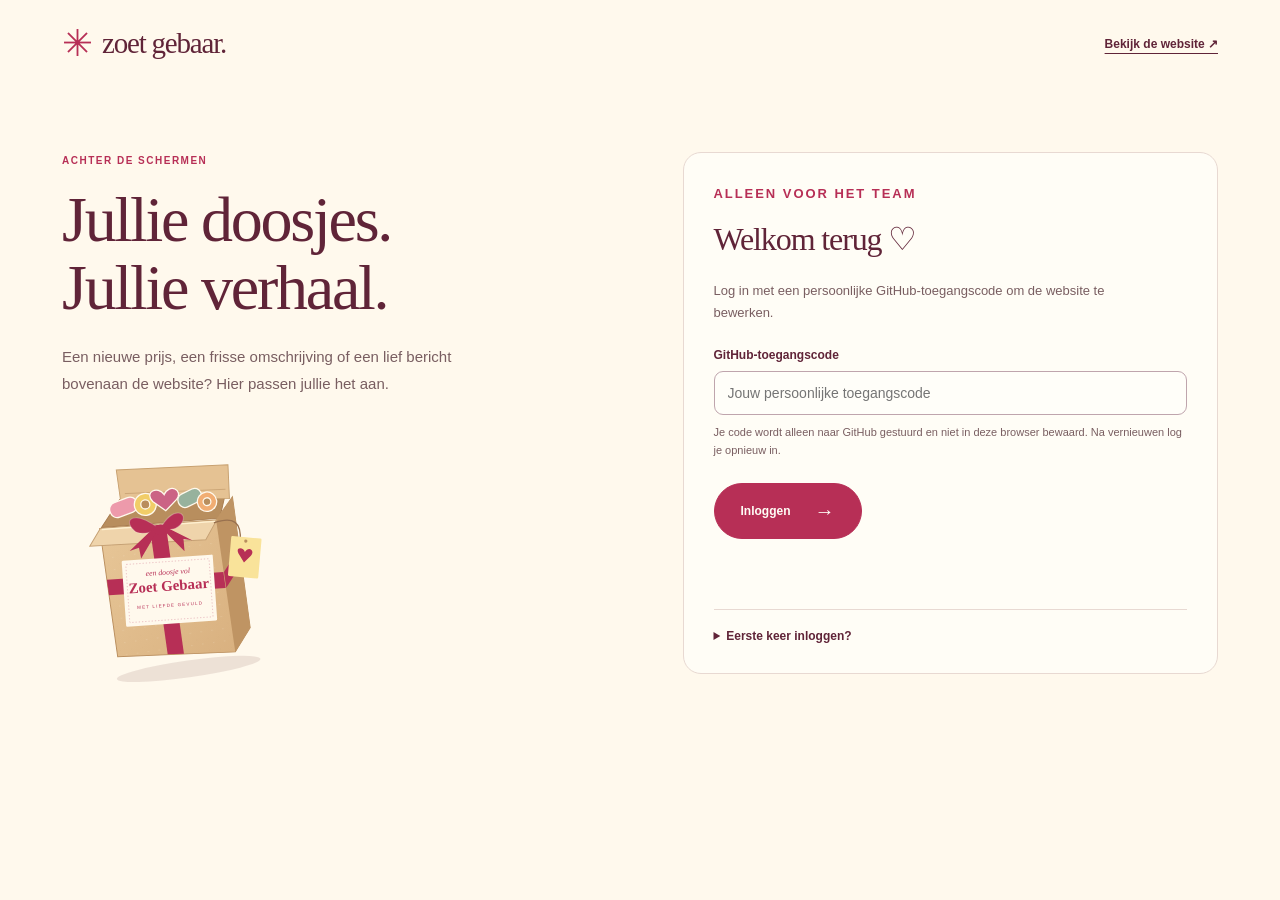
==== admin.html @ 7e4d8d65 "Add GitHub-backed team admin and unlisted order preview" ====
<!doctype html>
<html lang="nl">
<head>
  <meta charset="utf-8">
  <meta name="viewport" content="width=device-width, initial-scale=1">
  <meta name="robots" content="noindex, nofollow">
  <meta name="referrer" content="no-referrer">
  <meta http-equiv="Content-Security-Policy" content="default-src 'self'; script-src 'self'; connect-src 'self' https://api.github.com; style-src 'self' https://fonts.googleapis.com; font-src https://fonts.gstatic.com; img-src 'self'; object-src 'none'; base-uri 'self'; form-action 'none'">
  <title>Beheer — Zoet Gebaar</title>
  <link rel="icon" href="favicon.svg" type="image/svg+xml">
  <link rel="stylesheet" href="styles.css">
  <link rel="stylesheet" href="workspace.css">
</head>
<body class="workspace">
  <header class="nav wrap">
    <a class="brand" href="index.html"><span class="brand-flower" aria-hidden="true">✳</span><span class="brand-name">zoet gebaar.</span></a>
    <a class="text-link" href="index.html">Bekijk de website ↗</a>
  </header>
  <main class="wrap workspace-main">
    <section id="login-panel" class="login-layout">
      <div><p class="eyebrow">ACHTER DE SCHERMEN</p><h1>Jullie doosjes.<br>Jullie verhaal.</h1><p>Een nieuwe prijs, een frisse omschrijving of een lief bericht bovenaan de website? Hier passen jullie het aan.</p><img src="assets/box-berry.svg" width="220" height="285" alt="Kartonnen snoepdoosje"></div>
      <div class="workspace-panel">
        <p class="eyebrow">ALLEEN VOOR HET TEAM</p><h2>Welkom terug ♡</h2>
        <p>Log in met een persoonlijke GitHub-toegangscode om de website te bewerken.</p>
        <form id="login-form">
          <label for="access-code">GitHub-toegangscode</label>
          <input id="access-code" type="password" autocomplete="off" required spellcheck="false" placeholder="Jouw persoonlijke toegangscode" aria-describedby="login-help">
          <p class="field-hint" id="login-help">Je code wordt alleen naar GitHub gestuurd en niet in deze browser bewaard. Na vernieuwen log je opnieuw in.</p>
          <button class="cta" type="submit">Inloggen <span aria-hidden="true">→</span></button>
        </form>
        <p id="login-status" role="status" class="form-status"></p>
        <details><summary>Eerste keer inloggen?</summary><p>Gebruik een GitHub-account met schrijftoegang tot <strong>zoetgebaar/website</strong>. Maak bij GitHub een <em>fine-grained personal access token</em> voor alleen deze repository, met <strong>Contents: Read and write</strong>. Plak de code hierboven.</p><a href="https://github.com/settings/personal-access-tokens/new" target="_blank" rel="noopener noreferrer">Toegangscode aanmaken bij GitHub ↗</a></details>
      </div>
    </section>
    <section id="editor-panel" hidden>
      <div class="editor-heading"><div><p class="eyebrow">JULLIE ZOETE WERKPLEK</p><h1>Hallo, <span id="admin-name">team</span>.</h1><p>Pas iets aan, kijk het na en publiceer het op de website.</p></div><button id="logout" class="btn-ghost" type="button">Uitloggen</button></div>
      <form id="editor-form">
        <div class="workspace-panel"><p class="eyebrow">01 / DE WEBSITE</p><h2>Een persoonlijk woordje</h2>
          <label for="announcement">Bericht bovenaan <span>max. 180 tekens</span></label><input id="announcement" maxlength="180" required>
          <label for="intro">Intro op de homepage</label><textarea id="intro" maxlength="500" rows="4" required></textarea>
          <label for="shop-note">Bericht bij de collectie</label><textarea id="shop-note" maxlength="600" rows="3" required></textarea>
        </div>
        <div class="section-head editor-section"><p class="eyebrow">02 / DE COLLECTIE</p><h2>De snoepdoosjes</h2><p>Een lege prijs verschijnt als ‘Prijs volgt’. Niet-beschikbare doosjes blijven zichtbaar, maar zijn niet te kiezen op de bestelpagina.</p></div>
        <div id="product-editors" class="editor-products"></div>
        <div class="publish-bar"><div><strong id="dirty-status">Geen wijzigingen</strong><p>Publiceren slaat jullie wijzigingen op in GitHub. De website werkt daarna automatisch bij.</p></div><button id="publish" class="cta" type="submit" disabled>Publiceren <span aria-hidden="true">↗</span></button></div>
        <p id="save-status" class="form-status" role="status" tabindex="-1"></p>
        <button id="reload-content" class="btn-ghost" type="button" hidden>Nieuwste versie laden (eigen wijzigingen vervallen)</button>
      </form>
    </section>
  </main>
  <script src="content.js"></script><script src="admin.js"></script>
</body>
</html>
---- styles.css ----
@import url('https://fonts.googleapis.com/css2?family=DM+Sans:wght@400;500;600;700&family=DM+Serif+Display:ital@0;1&display=swap');

:root{--page-bg:#fff9ed;--paper:#fffdf6;--ink:#602438;--ink-text:#602438;--ink-soft:#795e61;--berry:#b72f56;--berry-deep:#8c2041;--gold:#efca67;--sage:#527463;--pink:#f6d7df;--line:#e8d9d2;--on-ink:#fff9ed;--on-ink-soft:#eed5dc;color-scheme:light}
*{box-sizing:border-box}html{scroll-behavior:smooth;scroll-padding-top:24px}body{margin:0;background:var(--page-bg);color:var(--ink);font-family:'DM Sans',sans-serif;font-size:15px;-webkit-font-smoothing:antialiased}button,a{-webkit-tap-highlight-color:transparent}button,input{font:inherit}button{cursor:pointer}a{color:inherit}img{max-width:100%;display:block}h1,h2,h3,p{margin:0}h1,h2,h3{font-family:'DM Serif Display',Georgia,serif;font-weight:400;letter-spacing:-.035em}h2{font-size:clamp(32px,3.5vw,47px);line-height:1.12}h3{font-size:25px;line-height:1.2}em{font-weight:400;color:var(--berry)}p{line-height:1.75;color:var(--ink-soft)}.wrap{max-width:1240px;padding-inline:42px;margin-inline:auto}section{padding-block:80px}.eyebrow,.kicker{font-family:'DM Sans',sans-serif;font-weight:700;font-size:10px;letter-spacing:.15em;color:var(--berry);margin-bottom:16px}.section-head{margin-bottom:32px}.section-head>p:last-child:not(.eyebrow){margin-top:16px}.split-heading{display:flex;justify-content:space-between;align-items:end;gap:24px}.split-heading .text-link{margin-bottom:5px}.cta{display:inline-flex;justify-content:center;align-items:center;gap:24px;padding:17px 26px;background:var(--berry);border:1px solid var(--berry);border-radius:100px;color:var(--paper);font-size:12px;font-weight:700;text-decoration:none;transition:background .2s,transform .2s,box-shadow .2s}.cta span{font-size:20px;line-height:1}.cta:hover{background:var(--berry-deep);border-color:var(--berry-deep);transform:translateY(-2px);box-shadow:0 5px 0 #60243812}.text-link{display:inline-flex;align-items:center;gap:16px;font-size:12px;font-weight:700;text-underline-offset:5px;text-decoration-thickness:1px}.text-link span{font-size:21px}.text-link:hover{color:var(--berry)}.btn-ghost{display:inline-flex;align-items:center;justify-content:center;background:transparent;border:1px solid var(--line);border-radius:24px;padding:12px 18px;color:var(--ink);font-size:13px;font-weight:600;text-decoration:none}.btn-ghost:hover{border-color:var(--berry)}:focus-visible{outline:3px solid var(--berry);outline-offset:5px}.skip-link{position:absolute;left:20px;top:-100px;padding:15px;background:var(--paper);z-index:100}.skip-link:focus{top:10px}.sr-only{position:absolute;width:1px;height:1px;overflow:hidden;clip-path:inset(50%);white-space:nowrap}
/* A compact shop sign above a spacious, simple navigation. */
.announcement{background:var(--berry);color:#fff9ed;text-align:center;padding:9px 20px;font-size:10px;letter-spacing:.04em}.announcement span{display:inline-block;margin:0 18px;color:#f8d878}.nav{display:flex;align-items:center;justify-content:space-between;gap:24px;padding-block:25px;position:relative;z-index:20}.brand{display:inline-flex;align-items:center;gap:9px;text-decoration:none;white-space:nowrap}.brand-flower{font-size:37px;color:var(--berry);line-height:1}.brand-name{font-family:'DM Serif Display',Georgia,serif;font-size:29px;letter-spacing:-1.2px}.brand-dot{color:var(--berry)}.links{display:flex;gap:29px}.links a{font-size:12px;font-weight:500;text-decoration:none;padding:8px 0;position:relative}.links a::after{content:'';position:absolute;bottom:0;left:0;width:0;height:2px;background:var(--berry);transition:width .2s}.links a:hover::after,.links a[aria-current]::after{width:100%}.nav-cta{padding:12px 20px;gap:22px}.menu-toggle{display:none;width:44px;height:44px;background:transparent;border:1px solid var(--line);border-radius:50%;align-items:center;justify-content:center;flex-direction:column;gap:6px}.menu-toggle span{height:2px;width:17px;background:var(--ink);transition:transform .2s}.menu-toggle[aria-expanded=true] span:first-child{transform:translateY(4px) rotate(45deg)}.menu-toggle[aria-expanded=true] span:last-child{transform:translateY(-4px) rotate(-45deg)}
/* The boxes are local vector artwork, so they stay sharp and load without a photo service. */
.hero{display:grid;grid-template-columns:1fr 1fr;align-items:center;min-height:595px;padding-block:28px 62px;gap:18px}.hero-copy{padding-bottom:10px}.hero .eyebrow{display:flex;align-items:center;gap:8px;font-size:9px;margin-bottom:23px}.eyebrow>span:empty{width:6px;height:6px;background:var(--berry);border-radius:50%}.hero h1{font-size:clamp(60px,6.7vw,88px);line-height:1.02;letter-spacing:-.048em}.hero h1 em{display:inline-block;position:relative}.hero h1 em::after{content:'';position:absolute;bottom:-8px;left:2px;width:96%;height:9px;border-top:2px solid var(--berry);border-radius:50%;transform:rotate(-2deg);opacity:.65}.lede{font-size:14px;max-width:410px;margin-top:29px;line-height:1.85}.hero-ctas{display:flex;align-items:center;gap:25px;margin-top:27px;flex-wrap:wrap}.hero-note{display:flex;align-items:center;gap:9px;font-size:10px;color:var(--ink-soft);margin-top:30px}.little-heart{font-size:25px;color:var(--berry)}.hero-art{height:493px;position:relative;isolation:isolate}.art-orbit{position:absolute;width:440px;height:440px;max-width:95%;border-radius:50%;background:#f4d4dc;left:50%;top:22px;transform:translateX(-50%)}.art-orbit::after{content:'';position:absolute;inset:-14px;border:1px solid #edc6ce;border-radius:50%}.hero-box{position:absolute;filter:drop-shadow(7px 15px 6px #823c3610)}.box-back{height:363px;width:auto;right:7px;top:77px;transform:rotate(12deg)}.box-front{height:425px;width:auto;left:0;top:56px;transform:rotate(-11deg)}.art-spark{position:absolute;z-index:2;color:var(--berry)}.spark-one{font-size:56px;left:18px;top:32px;transform:rotate(12deg)}.spark-two{font-size:45px;right:-3px;bottom:73px}.round-sticker{position:absolute;z-index:3;right:9px;top:5px;background:#f4d676;color:var(--ink);width:115px;height:115px;border-radius:50%;display:flex;flex-direction:column;align-items:center;justify-content:center;font-size:9px;line-height:1.4;transform:rotate(14deg);box-shadow:0 0 0 5px var(--page-bg)}.round-sticker strong{font-family:'DM Serif Display',Georgia,serif;font-size:23px;font-weight:400;line-height:1.04;text-align:center}.round-sticker>span{margin-top:5px}.handwritten{position:absolute;bottom:-9px;left:66px;font-family:'DM Serif Display',Georgia,serif;font-style:italic;font-size:17px;transform:rotate(-5deg)}.handwritten svg{width:80px;height:40px;position:absolute;left:100%;bottom:9px}.joy-strip{background:#f6dce1;border-block:1px solid #edc4ce;overflow:hidden}.joy-strip>div{max-width:1240px;margin:auto;min-height:62px;display:flex;align-items:center;justify-content:space-around;gap:24px;padding:14px 30px;font-size:10px;font-weight:700;letter-spacing:.1em;white-space:nowrap}.joy-strip span{font-size:28px;color:var(--berry);font-weight:400}
.product-grid,.tag-grid{display:grid;grid-template-columns:repeat(4,minmax(0,1fr));gap:21px}.product-preview{text-decoration:none;min-width:0}.product-image{height:278px;position:relative;overflow:hidden;border-radius:120px 120px 8px 8px;display:flex;align-items:center;justify-content:center;background:#f4dce1}.tone-1{background:#e6eadb}.tone-2{background:#f7e8bd}.tone-3{background:#ebdfec}.product-image img{height:223px;width:auto;max-width:100%;margin-top:24px;transition:transform .35s}.product-image img.large-box{height:245px}.product-preview:hover img{transform:translateY(-7px) rotate(-5deg)}.product-label{position:absolute;top:24px;left:50%;transform:translateX(-50%);font-size:9px;white-space:nowrap;z-index:1;font-weight:600;background:#fff9edb3;padding:5px 11px;border-radius:20px}.product-arrow{position:absolute;right:13px;bottom:13px;background:var(--paper);height:33px;width:33px;display:grid;place-items:center;border-radius:50%;font-size:21px;transition:background .2s,color .2s}.product-preview:hover .product-arrow{background:var(--berry);color:white}.product-caption{padding:17px 0 0}.product-caption h3{font-size:21px;letter-spacing:-.03em}.product-caption p{font-size:10px;margin-top:5px}.collection-note{text-align:center;font-size:11px;margin-top:29px}.giving-section{background:#f6e7c5;position:relative}.giving-grid{display:grid;grid-template-columns:1fr 1fr;align-items:center;gap:100px;padding-block:2px}.giving-grid h2{font-size:53px}.giving-grid p:not(.eyebrow){font-size:14px;max-width:380px;margin:22px 0}.giving-grid .text-link{margin-top:5px}.gift-note{background:#fff9ed;max-width:330px;width:100%;margin:auto;text-align:center;padding:33px 25px 29px;transform:rotate(6deg);position:relative;box-shadow:7px 11px 0 #9c725514}.gift-note .tape{position:absolute;width:98px;height:29px;top:-13px;left:calc(50% - 49px);transform:rotate(-8deg);background:#cb8a8c80}.gift-note .note-flower{font-size:47px;color:var(--berry)}.gift-note p:not(.eyebrow){font-family:'DM Serif Display',Georgia,serif;font-size:42px;line-height:1.08;color:var(--ink);margin:12px auto 25px}.gift-note>span:last-child{font-size:9px;letter-spacing:.06em}.season-strip{display:grid;grid-template-columns:repeat(3,1fr);gap:20px}.season-card{position:relative;padding:30px;overflow:hidden;background:#e2e8d9;border-radius:5px;min-height:239px}.season-card:nth-child(2){background:#f5dce2}.season-card:nth-child(3){background:#f5e9ba}.season-card h3{font-size:29px;margin-bottom:11px}.season-card p:not(.eyebrow){font-size:12px;max-width:235px}.season-symbol{font-family:Georgia,serif;font-size:51px;color:var(--sage);line-height:1;margin-bottom:22px}.valentine .season-symbol{color:var(--berry)}.easter .season-symbol{color:#a7832d}.season-card .eyebrow{font-size:9px;margin-bottom:9px}.ribbon-tab{font-size:10px;font-weight:700;letter-spacing:.05em;margin-bottom:32px}.season-body h3{margin-bottom:12px}.story-section{background:#f3d9df}.story-grid{display:grid;grid-template-columns:1fr 1fr;gap:80px;align-items:center}.story-grid p:not(.eyebrow){font-size:13px;max-width:430px;margin:24px 0}.story-grid .cta{margin-top:4px}.team-art{height:320px;position:relative}.team-token{position:absolute;border-radius:110px 110px 12px 12px;background:var(--page-bg);width:155px;height:203px;display:flex;align-items:center;justify-content:center;flex-direction:column;font-family:'DM Serif Display',Georgia,serif;font-size:26px;border:1px solid #6024381a;box-shadow:5px 7px 0 #60243808}.team-token>span{font-size:67px;line-height:1.1}.token-one{left:2%;top:9px;transform:rotate(-13deg);background:#f8e5aa}.token-two{right:1%;top:5px;transform:rotate(12deg);background:#e6ebd9}.token-three{left:calc(50% - 77px);bottom:0;transform:rotate(-4deg);background:#fff9ed}.final-cta{text-align:center;padding-block:66px 77px}.final-cta>span{display:inline-block;font-size:46px;color:var(--berry);margin-bottom:10px}.final-cta h2{font-size:55px}.final-cta p{font-size:13px;margin:14px 0 24px}.footer{background:var(--ink);color:var(--on-ink);padding:44px 0 19px}.footer .brand-flower{color:#f2a5bc}.footer .brand-name{font-size:31px}.footer-top{display:flex;justify-content:space-between;align-items:center;gap:28px;padding-bottom:37px}.footer-top p{color:var(--on-ink-soft);font-size:11px;margin-top:9px}.footer nav{display:flex;gap:30px}.footer nav a{font-size:11px;text-decoration:none}.footer nav a:hover{text-decoration:underline;text-underline-offset:5px}.footer-bottom{display:flex;justify-content:space-between;gap:18px;font-size:9px;color:var(--on-ink-soft);position:relative;padding-top:20px}.footer-bottom::before{content:'';height:1px;background:#fff9ed28;position:absolute;top:0;left:42px;right:42px}
/* Collection and story pages share the same visual language. */
.page-hero{padding-block:53px 49px}.page-hero h1{font-size:clamp(43px,5.6vw,72px);line-height:1.05}.page-hero p:not(.kicker){max-width:540px;font-size:14px;margin-top:22px}.shop-toolbar{display:flex;justify-content:space-between;align-items:center;gap:20px;margin-bottom:28px;flex-wrap:wrap}.filter-row{display:flex;gap:8px;flex-wrap:wrap}.filter-chip{border:1px solid var(--line);color:var(--ink);background:transparent;border-radius:30px;padding:11px 18px;font-size:11px;font-weight:600}.filter-chip[aria-pressed=true]{background:var(--berry);color:white;border-color:var(--berry)}.filter-chip:hover{border-color:var(--berry)}.product-count{font-size:11px;color:var(--ink-soft)}.tag-card{display:flex;flex-direction:column;gap:12px;min-width:0}.tag-card .product-image{margin-bottom:7px;height:267px;flex-shrink:0}.tag-card h3{font-size:27px}.tag-card .desc{font-size:12px}.p-tags,.skill-tags{display:flex;gap:6px;flex-wrap:wrap}.tag{border:1px solid var(--line);font-size:9px;padding:4px 9px;border-radius:20px;display:inline-block}.mix-vrij{color:var(--sage);border-color:#52746355}.mix-gewoon{color:var(--berry);border-color:#b72f5655}.price-line{margin-top:auto;padding-top:7px;display:flex;flex-direction:column;align-items:start;gap:14px}.price{font-size:11px;color:var(--ink-soft)}.add-btn{border:1px solid var(--ink);border-radius:25px;background:transparent;color:var(--ink);padding:11px 16px;font-size:11px;width:100%;font-weight:600;transition:background .2s,color .2s}.add-btn:hover,.add-btn[data-added=true]{background:var(--ink);color:var(--paper)}.note-box{padding:21px 25px;background:#f5eacd;border-radius:5px;font-size:12px;line-height:1.7;color:var(--ink-soft)}.step-row{display:grid;grid-template-columns:repeat(4,1fr);gap:25px}.step{border-top:1px solid var(--line);padding-top:24px}.ticket{font-size:10px;font-weight:700;display:inline-block;margin-bottom:17px;color:var(--berry)}.step h3{font-size:22px;margin-bottom:10px}.step p{font-size:12px}.founder-grid{display:grid;grid-template-columns:repeat(3,1fr);gap:24px}.founder{background:#f4e3d3;padding:30px;border-radius:8px}.founder:nth-child(2){background:#e5e9db}.founder:nth-child(3){background:#f3dce1}.founder-name{display:flex;gap:17px;align-items:center;margin-bottom:20px}.founder-role{font-size:10px;margin-top:5px;color:var(--berry)}.founder p{font-size:13px;margin-bottom:22px}.sticker{width:58px;height:58px;display:grid;place-items:center;border-radius:50%;background:var(--paper);font-family:'DM Serif Display',Georgia,serif;font-size:20px;flex-shrink:0}.sticker.berry{color:var(--berry)}.sticker.sage{color:var(--sage)}.sticker.gold{color:#947122}#verhaal>p{max-width:780px;font-size:16px}#verhaal{border-block:1px solid var(--line)}.spec-sheet{border:1px solid var(--line);border-radius:6px;overflow:hidden}.spec-row{display:grid;grid-template-columns:1fr 1fr}.spec-row+.spec-row{border-top:1px solid var(--line)}.spec-cell{padding:18px 24px;font-size:13px;line-height:1.5}.spec-cell+.spec-cell{border-left:1px solid var(--line)}.spec-head{background:var(--pink);font-weight:700}.timeline{display:grid;grid-template-columns:repeat(4,1fr);gap:25px}.timeline-item{border-top:2px solid var(--pink);padding-top:20px}.when{font-size:11px;color:var(--berry);margin-bottom:13px}.timeline h3{font-size:22px;margin-bottom:13px}.timeline p{font-size:12px}.cart-pill{position:fixed;bottom:22px;right:24px;z-index:30;border:0;background:var(--ink);color:var(--paper);display:none;align-items:center;gap:15px;border-radius:30px;padding:17px 24px;box-shadow:0 5px 20px #60243826;font-size:12px}.cart-pill.show{display:flex}.cart-pill>span:first-child{font-size:23px;line-height:1}.wishlist-dialog{border:1px solid var(--line);border-radius:15px;background:var(--paper);color:var(--ink);padding:30px;max-width:520px;width:calc(100% - 32px);max-height:85vh}.wishlist-dialog::backdrop{background:#30121e88;backdrop-filter:blur(4px)}.dialog-head{display:flex;align-items:start;gap:15px;justify-content:space-between;margin-bottom:17px}.dialog-head h2{font-size:32px}.close-dialog{background:transparent;border:0;color:var(--ink);font-size:30px;line-height:1;width:36px;height:36px}.wishlist-dialog>p{font-size:13px}.wishlist-items{margin:22px 0}.wishlist-item{display:flex;align-items:center;gap:16px;padding:15px 0;border-bottom:1px solid var(--line)}.wishlist-item img{width:55px}.wishlist-item div{flex:1}.wishlist-item strong{font-size:14px}.wishlist-item p{font-size:11px}.remove-item{border:0;background:transparent;color:var(--berry);padding:10px;font-size:11px;text-decoration:underline}.empty-list{padding:20px 0}.wishlist-dialog .clear-list{font-size:11px}body:has(dialog[open]){overflow:hidden}[hidden]{display:none!important}
@keyframes box-arrive{from{opacity:0;translate:0 18px}to{opacity:1;translate:0 0}}.hero-box{animation:box-arrive .9s ease both}.box-back{animation-delay:.13s}
@media(min-width:1400px){.hero{min-height:640px}.hero-art{height:515px}.art-orbit{width:465px;height:465px}.box-front{height:447px}.box-back{height:389px}}
@media(max-width:1050px){.wrap{padding-inline:28px}.hero h1{font-size:68px}.hero-art{height:440px}.art-orbit{height:350px;width:350px;top:45px}.box-front{height:355px;top:75px;left:-13px}.box-back{height:320px;top:76px;right:-10px}.round-sticker{width:99px;height:99px;right:0;top:18px}.handwritten{font-size:14px;left:20px;bottom:0}.spark-one{left:0;font-size:40px}.product-grid,.tag-grid{gap:15px}.product-image{height:245px}.product-image img{height:204px}.product-image img.large-box{height:220px}.product-caption h3{font-size:19px}.product-caption p span{display:none}.giving-grid,.story-grid{gap:50px}.team-token{width:130px;height:185px}.token-three{left:calc(50% - 65px)}.season-card{padding:24px}.season-card h3{font-size:25px}.footer-bottom::before{left:28px;right:28px}}
@media(max-width:760px){.wrap{padding-inline:23px}.announcement{font-size:9px;padding:8px 15px}.announcement span{margin:0 7px}.nav{padding-block:20px;gap:12px}.brand-name{font-size:25px}.brand-flower{font-size:32px}.nav-cta{margin-left:auto;font-size:10px;padding:10px 15px;gap:10px}.menu-toggle{display:flex;flex-shrink:0}.links{display:none;position:absolute;left:20px;right:20px;top:77px;border:1px solid var(--line);border-radius:12px;background:var(--paper);padding:18px;box-shadow:0 15px 25px #60243815;flex-direction:column;gap:8px}.links.open{display:flex}.links a{font-size:14px;padding:12px}.links a::after{display:none}.links a[aria-current]{color:var(--berry);background:#f6d7df55;border-radius:5px}.hero{grid-template-columns:1fr;gap:20px;padding-top:28px;padding-bottom:42px}.hero-copy{max-width:560px}.hero h1{font-size:76px}.hero .eyebrow{font-size:9px}.lede{font-size:14px}.hero-art{width:460px;max-width:100%;height:460px;margin:auto}.art-orbit{width:375px;height:375px;top:32px}.box-front{height:395px;left:4px;top:42px}.box-back{height:345px;right:2px;top:67px}.round-sticker{right:5px;top:3px;width:106px;height:106px}.spark-one{left:5px;top:28px}.spark-two{right:1px;bottom:80px}.handwritten{bottom:0;left:45px;font-size:16px}.hero-note{margin-top:20px}.joy-strip>div{justify-content:center;flex-wrap:wrap;white-space:normal;gap:8px 17px;min-height:70px;font-size:8px;padding:12px 17px}.joy-strip span{font-size:18px}.joy-strip span:last-child{display:none}section{padding-block:55px}.split-heading{align-items:start;flex-direction:column;gap:15px}.section-head{margin-bottom:25px}.product-grid,.tag-grid{grid-template-columns:repeat(2,minmax(0,1fr));gap:28px 16px}.product-image{height:290px}.product-image img{height:239px}.product-image img.large-box{height:256px}.product-caption h3{font-size:22px}.product-caption p{font-size:11px}.collection-note{font-size:10px}.giving-grid,.story-grid{grid-template-columns:1fr;gap:45px}.giving-grid h2{font-size:46px}.giving-grid p:not(.eyebrow){max-width:480px}.gift-note{max-width:300px;margin-block:10px}.season-strip{grid-template-columns:1fr}.season-card{min-height:190px;padding:28px 100px 28px 26px}.season-symbol{position:absolute;right:23px;top:50%;transform:translateY(-50%);font-size:65px}.season-card p:not(.eyebrow){max-width:100%}.season-card h3{font-size:29px}.story-grid{gap:25px}.team-art{max-width:390px;width:100%;margin:auto;height:285px}.team-token{width:145px;height:190px}.token-three{left:calc(50% - 72px)}.story-grid>div:last-child{padding-top:10px}.footer-top{align-items:start;flex-direction:column}.footer nav{gap:25px}.footer-bottom{flex-direction:column;font-size:9px;gap:9px}.footer-bottom::before{left:23px;right:23px}.page-hero{padding-block:35px 40px}.page-hero h1{font-size:55px}.founder-grid{grid-template-columns:1fr}.step-row,.timeline{grid-template-columns:1fr 1fr;gap:30px}.tag-card .product-image{height:285px}.spec-cell{padding:15px;font-size:12px}.tag-card .desc{font-size:13px}.final-cta h2{font-size:44px}.cart-pill{bottom:14px;right:14px}.footer{padding-bottom:80px}}
@media(max-width:420px){.nav-cta{display:none}.menu-toggle{margin-left:auto}.hero h1{font-size:64px}.hero .eyebrow{font-size:8px;letter-spacing:.12em}.hero-ctas{gap:19px}.hero-ctas .cta{padding:15px 20px;gap:14px}.hero-ctas .text-link{font-size:11px;gap:7px}.hero-art{height:390px}.art-orbit{height:300px;width:300px;top:32px}.box-front{height:337px;left:-18px;top:34px}.box-back{height:286px;right:-12px;top:64px}.spark-one{font-size:32px;left:0;top:16px}.round-sticker{width:90px;height:90px;right:0;top:7px;font-size:8px}.round-sticker strong{font-size:20px}.handwritten{font-size:14px;left:19px;bottom:1px}.handwritten svg{width:60px}.product-image,.tag-card .product-image{height:218px}.product-image img{height:181px}.product-image img.large-box{height:195px}.product-label{top:16px;font-size:8px;padding:4px 7px}.product-caption h3{font-size:19px}.product-caption p{font-size:9px}.product-arrow{width:27px;height:27px;font-size:17px;right:9px;bottom:9px}.tag-card h3{font-size:24px}.tag-card .desc{font-size:12px}.filter-chip{padding:10px 12px;font-size:10px}.step-row,.timeline{grid-template-columns:1fr}.page-hero h1{font-size:46px}.wishlist-dialog{padding:22px}.dialog-head h2{font-size:27px}}
@media(prefers-reduced-motion:reduce){html{scroll-behavior:auto}*,*::before,*::after{animation:none!important;transition:none!important}}
---- workspace.css ----
.workspace-main { padding-block: 30px 80px; }
.workspace h1 { font-size: clamp(40px, 5vw, 66px); line-height: 1.07; }
.workspace h2 { font-size: 32px; }
.workspace-panel { background: var(--paper); border: 1px solid var(--line); border-radius: 18px; padding: 30px; }
.workspace-panel > p { font-size: 13px; margin-top: 14px; }
.workspace-panel .eyebrow { margin-top: 0; }
.login-layout { display: grid; grid-template-columns: 1fr 1fr; align-items: start; gap: 85px; padding-block: 35px; }
.login-layout > div > p:not(.eyebrow) { margin-top: 22px; max-width: 430px; }
.login-layout img { margin-top: 20px; transform: rotate(-8deg); }
.workspace form label { display: block; font-size: 12px; font-weight: 700; margin: 23px 0 9px; }
.workspace label span { color: var(--ink-soft); font-size: 10px; font-weight: 400; }
.workspace input:not([type=checkbox]), .workspace textarea, .workspace select { display: block; width: 100%; border: 1px solid #bfa5ad; background: #fffef9; color: var(--ink); border-radius: 9px; padding: 13px; font: inherit; font-size: 14px; }
.workspace textarea { resize: vertical; min-height: 80px; }
.workspace input:disabled, .workspace textarea:disabled { opacity: .65; }
.workspace .field-hint { font-size: 11px; margin-top: 9px; line-height: 1.6; }
.workspace form .cta { margin-top: 24px; }
.workspace button:disabled { opacity: .5; cursor: not-allowed; transform: none; }
.form-status { min-height: 24px; font-size: 13px; margin-block: 15px; overflow-wrap: anywhere; }
.workspace details { border-top: 1px solid var(--line); margin-top: 24px; padding-top: 19px; font-size: 12px; }
.workspace summary { cursor: pointer; font-weight: 700; }
.workspace details p { margin-block: 13px; font-size: 12px; }
.editor-heading { display: flex; align-items: center; justify-content: space-between; gap: 25px; margin-bottom: 36px; }
.editor-heading p:not(.eyebrow) { margin-top: 18px; font-size: 14px; }
#editor-panel { padding-block: 20px; }
.editor-section { margin-top: 40px; }
.editor-section p { font-size: 13px; max-width: 650px; }
.editor-products { display: grid; grid-template-columns: 1fr 1fr; gap: 24px; }
.product-editor { min-width: 0; margin: 0; }
.product-editor legend { padding-inline: 12px; font-weight: 700; font-size: 14px; }
.workspace .check-label { display: flex; align-items: center; gap: 11px; }
.check-label input { width: 18px; height: 18px; accent-color: var(--berry); }
.publish-bar { display: flex; justify-content: space-between; gap: 25px; align-items: center; border-top: 1px solid var(--line); margin-top: 36px; padding-top: 25px; }
.publish-bar p { font-size: 12px; max-width: 570px; margin-top: 5px; }
.workspace .publish-bar .cta { margin: 0; flex-shrink: 0; }
.preview-banner { background: #f7e8bd; padding: 12px 22px; text-align: center; font-size: 12px; line-height: 1.6; }
.order-intro { max-width: 720px; padding-block: 25px 35px; }
.order-intro p:not(.eyebrow) { margin-top: 20px; }
.order-layout { display: grid; grid-template-columns: 1.4fr 1fr; gap: 30px; align-items: start; }
.order-step { margin-bottom: 25px; }
.order-step h2 { margin-bottom: 12px; }
.order-product { display: grid; grid-template-columns: 58px 1fr 75px; gap: 15px; align-items: center; border-bottom: 1px solid var(--line); padding: 20px 0; }
.order-product img { width: 58px; height: auto; }
.order-product h3 { font-family: 'DM Sans', sans-serif; font-size: 14px; font-weight: 700; letter-spacing: 0; }
.order-product p { font-size: 11px; margin-top: 4px; }
.workspace .order-product label { margin: 0 0 6px; font-size: 10px; }
.workspace .order-product input { padding: 10px; }
.order-summary { position: sticky; top: 25px; }
.order-summary h2 { margin-bottom: 22px; }
.summary-row { display: flex; justify-content: space-between; gap: 18px; font-size: 12px; padding-block: 10px; }
.summary-row span:last-child { white-space: nowrap; }
.summary-total { border-top: 1px solid var(--line); padding-top: 18px; margin-top: 15px; font-weight: 700; font-size: 16px; }
.summary-message { border-left: 3px solid var(--pink); padding-left: 14px; margin-block: 20px; font-style: italic; white-space: pre-wrap; overflow-wrap: anywhere; }
.order-summary .cta { width: 100%; }
.order-confirmation { margin-top: 24px; padding: 20px; background: #e6eadb; border-radius: 10px; }
.order-confirmation h3 { font-size: 24px; }
.order-confirmation p { font-size: 13px; margin-top: 12px; }
@media (max-width: 760px) {
  .login-layout, .editor-products, .order-layout { grid-template-columns: 1fr; gap: 25px; }
  .login-layout img { display: none; }
  .workspace-panel { padding: 23px; }
  .editor-heading, .publish-bar { align-items: start; flex-direction: column; }
  .order-summary { position: static; }
  .workspace .nav .text-link { font-size: 10px; }
}
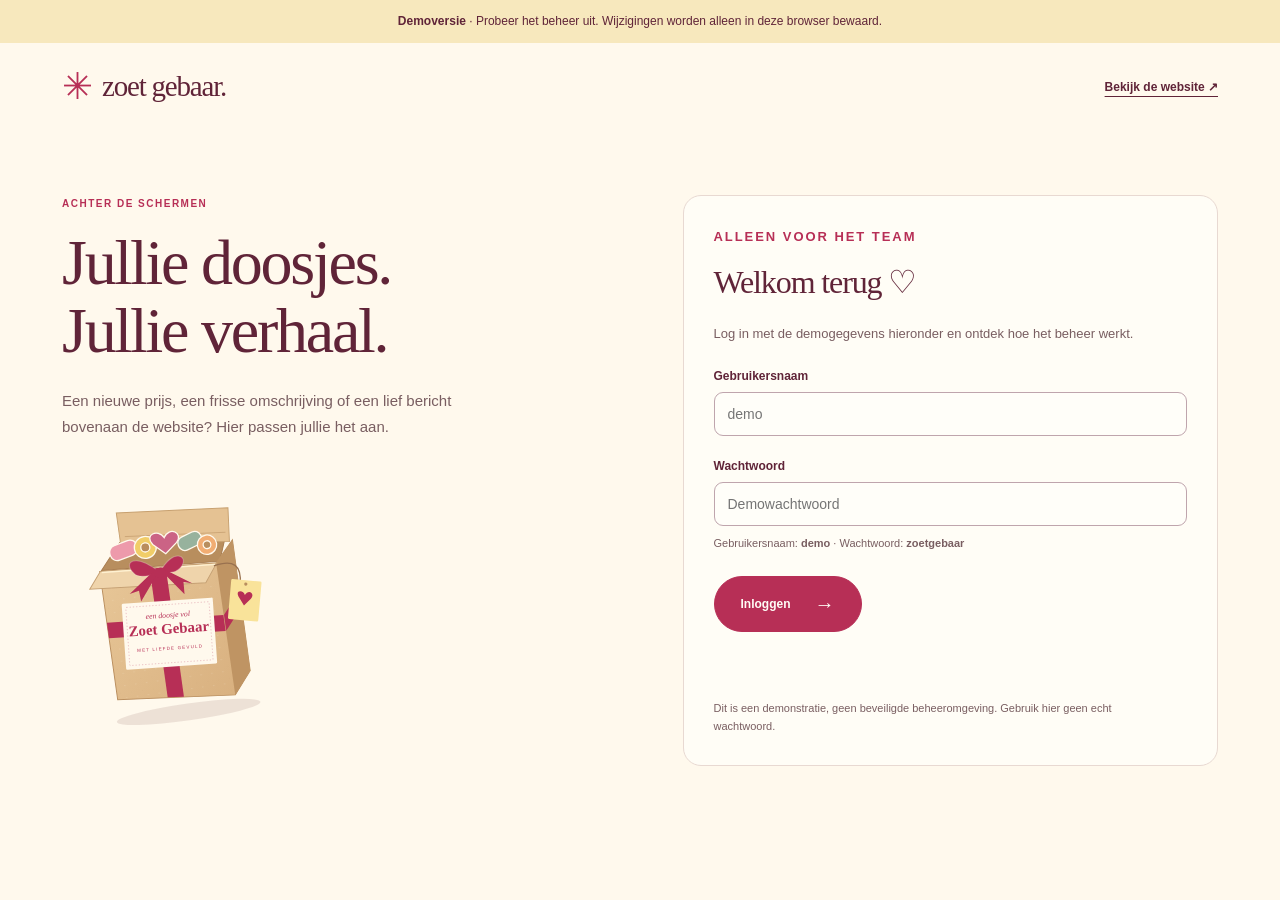
==== commit 9d654edd: "Simplify team admin to a clearly labeled local demo login" ====
--- a/admin.html
+++ b/admin.html
@@ -5,13 +5,14 @@
   <meta name="viewport" content="width=device-width, initial-scale=1">
   <meta name="robots" content="noindex, nofollow">
   <meta name="referrer" content="no-referrer">
-  <meta http-equiv="Content-Security-Policy" content="default-src 'self'; script-src 'self'; connect-src 'self' https://api.github.com; style-src 'self' https://fonts.googleapis.com; font-src https://fonts.gstatic.com; img-src 'self'; object-src 'none'; base-uri 'self'; form-action 'none'">
+  <meta http-equiv="Content-Security-Policy" content="default-src 'self'; script-src 'self'; connect-src 'self'; style-src 'self' https://fonts.googleapis.com; font-src https://fonts.gstatic.com; img-src 'self'; object-src 'none'; base-uri 'self'; form-action 'none'">
   <title>Beheer — Zoet Gebaar</title>
   <link rel="icon" href="favicon.svg" type="image/svg+xml">
   <link rel="stylesheet" href="styles.css">
   <link rel="stylesheet" href="workspace.css">
 </head>
 <body class="workspace">
+  <div class="preview-banner"><strong>Demoversie</strong> · Probeer het beheer uit. Wijzigingen worden alleen in deze browser bewaard.</div>
   <header class="nav wrap">
     <a class="brand" href="index.html"><span class="brand-flower" aria-hidden="true">✳</span><span class="brand-name">zoet gebaar.</span></a>
     <a class="text-link" href="index.html">Bekijk de website ↗</a>
@@ -21,19 +22,21 @@
       <div><p class="eyebrow">ACHTER DE SCHERMEN</p><h1>Jullie doosjes.<br>Jullie verhaal.</h1><p>Een nieuwe prijs, een frisse omschrijving of een lief bericht bovenaan de website? Hier passen jullie het aan.</p><img src="assets/box-berry.svg" width="220" height="285" alt="Kartonnen snoepdoosje"></div>
       <div class="workspace-panel">
         <p class="eyebrow">ALLEEN VOOR HET TEAM</p><h2>Welkom terug ♡</h2>
-        <p>Log in met een persoonlijke GitHub-toegangscode om de website te bewerken.</p>
+        <p>Log in met de demogegevens hieronder en ontdek hoe het beheer werkt.</p>
         <form id="login-form">
-          <label for="access-code">GitHub-toegangscode</label>
-          <input id="access-code" type="password" autocomplete="off" required spellcheck="false" placeholder="Jouw persoonlijke toegangscode" aria-describedby="login-help">
-          <p class="field-hint" id="login-help">Je code wordt alleen naar GitHub gestuurd en niet in deze browser bewaard. Na vernieuwen log je opnieuw in.</p>
+          <label for="username">Gebruikersnaam</label>
+          <input id="username" autocomplete="username" required placeholder="demo">
+          <label for="access-code">Wachtwoord</label>
+          <input id="access-code" type="password" autocomplete="current-password" required placeholder="Demowachtwoord" aria-describedby="login-help">
+          <p class="field-hint" id="login-help">Gebruikersnaam: <strong>demo</strong> · Wachtwoord: <strong>zoetgebaar</strong></p>
           <button class="cta" type="submit">Inloggen <span aria-hidden="true">→</span></button>
         </form>
         <p id="login-status" role="status" class="form-status"></p>
-        <details><summary>Eerste keer inloggen?</summary><p>Gebruik een GitHub-account met schrijftoegang tot <strong>zoetgebaar/website</strong>. Maak bij GitHub een <em>fine-grained personal access token</em> voor alleen deze repository, met <strong>Contents: Read and write</strong>. Plak de code hierboven.</p><a href="https://github.com/settings/personal-access-tokens/new" target="_blank" rel="noopener noreferrer">Toegangscode aanmaken bij GitHub ↗</a></details>
+        <p class="field-hint">Dit is een demonstratie, geen beveiligde beheeromgeving. Gebruik hier geen echt wachtwoord.</p>
       </div>
     </section>
     <section id="editor-panel" hidden>
-      <div class="editor-heading"><div><p class="eyebrow">JULLIE ZOETE WERKPLEK</p><h1>Hallo, <span id="admin-name">team</span>.</h1><p>Pas iets aan, kijk het na en publiceer het op de website.</p></div><button id="logout" class="btn-ghost" type="button">Uitloggen</button></div>
+      <div class="editor-heading"><div><p class="eyebrow">JULLIE ZOETE WERKPLEK</p><h1>Hallo, <span id="admin-name">team</span>.</h1><p>Pas iets aan, sla je demo op en bekijk het resultaat.</p></div><button id="logout" class="btn-ghost" type="button">Uitloggen</button></div>
       <form id="editor-form">
         <div class="workspace-panel"><p class="eyebrow">01 / DE WEBSITE</p><h2>Een persoonlijk woordje</h2>
           <label for="announcement">Bericht bovenaan <span>max. 180 tekens</span></label><input id="announcement" maxlength="180" required>
@@ -42,9 +45,9 @@
         </div>
         <div class="section-head editor-section"><p class="eyebrow">02 / DE COLLECTIE</p><h2>De snoepdoosjes</h2><p>Een lege prijs verschijnt als ‘Prijs volgt’. Niet-beschikbare doosjes blijven zichtbaar, maar zijn niet te kiezen op de bestelpagina.</p></div>
         <div id="product-editors" class="editor-products"></div>
-        <div class="publish-bar"><div><strong id="dirty-status">Geen wijzigingen</strong><p>Publiceren slaat jullie wijzigingen op in GitHub. De website werkt daarna automatisch bij.</p></div><button id="publish" class="cta" type="submit" disabled>Publiceren <span aria-hidden="true">↗</span></button></div>
+        <div class="publish-bar"><div><strong id="dirty-status">Geen wijzigingen</strong><p>Opslaan bewaart deze demo alleen in je browser. De live website verandert niet.</p></div><button id="publish" class="cta" type="submit" disabled>Demo opslaan <span aria-hidden="true">↗</span></button></div>
         <p id="save-status" class="form-status" role="status" tabindex="-1"></p>
-        <button id="reload-content" class="btn-ghost" type="button" hidden>Nieuwste versie laden (eigen wijzigingen vervallen)</button>
+        <div class="hero-ctas"><a class="btn-ghost" href="index.html?demo=1" target="_blank" rel="noopener">Bekijk website met demo-inhoud ↗</a><a class="btn-ghost" href="bestellen.html?demo=1" target="_blank" rel="noopener">Bekijk bestelvoorbeeld ↗</a><button id="reset-demo" class="btn-ghost" type="button">Demo terugzetten</button></div>
       </form>
     </section>
   </main>
--- a/styles.css
+++ b/styles.css
@@ -15,3 +15,5 @@
 @media(max-width:760px){.wrap{padding-inline:23px}.announcement{font-size:9px;padding:8px 15px}.announcement span{margin:0 7px}.nav{padding-block:20px;gap:12px}.brand-name{font-size:25px}.brand-flower{font-size:32px}.nav-cta{margin-left:auto;font-size:10px;padding:10px 15px;gap:10px}.menu-toggle{display:flex;flex-shrink:0}.links{display:none;position:absolute;left:20px;right:20px;top:77px;border:1px solid var(--line);border-radius:12px;background:var(--paper);padding:18px;box-shadow:0 15px 25px #60243815;flex-direction:column;gap:8px}.links.open{display:flex}.links a{font-size:14px;padding:12px}.links a::after{display:none}.links a[aria-current]{color:var(--berry);background:#f6d7df55;border-radius:5px}.hero{grid-template-columns:1fr;gap:20px;padding-top:28px;padding-bottom:42px}.hero-copy{max-width:560px}.hero h1{font-size:76px}.hero .eyebrow{font-size:9px}.lede{font-size:14px}.hero-art{width:460px;max-width:100%;height:460px;margin:auto}.art-orbit{width:375px;height:375px;top:32px}.box-front{height:395px;left:4px;top:42px}.box-back{height:345px;right:2px;top:67px}.round-sticker{right:5px;top:3px;width:106px;height:106px}.spark-one{left:5px;top:28px}.spark-two{right:1px;bottom:80px}.handwritten{bottom:0;left:45px;font-size:16px}.hero-note{margin-top:20px}.joy-strip>div{justify-content:center;flex-wrap:wrap;white-space:normal;gap:8px 17px;min-height:70px;font-size:8px;padding:12px 17px}.joy-strip span{font-size:18px}.joy-strip span:last-child{display:none}section{padding-block:55px}.split-heading{align-items:start;flex-direction:column;gap:15px}.section-head{margin-bottom:25px}.product-grid,.tag-grid{grid-template-columns:repeat(2,minmax(0,1fr));gap:28px 16px}.product-image{height:290px}.product-image img{height:239px}.product-image img.large-box{height:256px}.product-caption h3{font-size:22px}.product-caption p{font-size:11px}.collection-note{font-size:10px}.giving-grid,.story-grid{grid-template-columns:1fr;gap:45px}.giving-grid h2{font-size:46px}.giving-grid p:not(.eyebrow){max-width:480px}.gift-note{max-width:300px;margin-block:10px}.season-strip{grid-template-columns:1fr}.season-card{min-height:190px;padding:28px 100px 28px 26px}.season-symbol{position:absolute;right:23px;top:50%;transform:translateY(-50%);font-size:65px}.season-card p:not(.eyebrow){max-width:100%}.season-card h3{font-size:29px}.story-grid{gap:25px}.team-art{max-width:390px;width:100%;margin:auto;height:285px}.team-token{width:145px;height:190px}.token-three{left:calc(50% - 72px)}.story-grid>div:last-child{padding-top:10px}.footer-top{align-items:start;flex-direction:column}.footer nav{gap:25px}.footer-bottom{flex-direction:column;font-size:9px;gap:9px}.footer-bottom::before{left:23px;right:23px}.page-hero{padding-block:35px 40px}.page-hero h1{font-size:55px}.founder-grid{grid-template-columns:1fr}.step-row,.timeline{grid-template-columns:1fr 1fr;gap:30px}.tag-card .product-image{height:285px}.spec-cell{padding:15px;font-size:12px}.tag-card .desc{font-size:13px}.final-cta h2{font-size:44px}.cart-pill{bottom:14px;right:14px}.footer{padding-bottom:80px}}
 @media(max-width:420px){.nav-cta{display:none}.menu-toggle{margin-left:auto}.hero h1{font-size:64px}.hero .eyebrow{font-size:8px;letter-spacing:.12em}.hero-ctas{gap:19px}.hero-ctas .cta{padding:15px 20px;gap:14px}.hero-ctas .text-link{font-size:11px;gap:7px}.hero-art{height:390px}.art-orbit{height:300px;width:300px;top:32px}.box-front{height:337px;left:-18px;top:34px}.box-back{height:286px;right:-12px;top:64px}.spark-one{font-size:32px;left:0;top:16px}.round-sticker{width:90px;height:90px;right:0;top:7px;font-size:8px}.round-sticker strong{font-size:20px}.handwritten{font-size:14px;left:19px;bottom:1px}.handwritten svg{width:60px}.product-image,.tag-card .product-image{height:218px}.product-image img{height:181px}.product-image img.large-box{height:195px}.product-label{top:16px;font-size:8px;padding:4px 7px}.product-caption h3{font-size:19px}.product-caption p{font-size:9px}.product-arrow{width:27px;height:27px;font-size:17px;right:9px;bottom:9px}.tag-card h3{font-size:24px}.tag-card .desc{font-size:12px}.filter-chip{padding:10px 12px;font-size:10px}.step-row,.timeline{grid-template-columns:1fr}.page-hero h1{font-size:46px}.wishlist-dialog{padding:22px}.dialog-head h2{font-size:27px}}
 @media(prefers-reduced-motion:reduce){html{scroll-behavior:auto}*,*::before,*::after{animation:none!important;transition:none!important}}
+
+.demo-preview-banner{background:#f7e8bd;color:#602438;text-align:center;padding:12px 20px;font-size:12px;line-height:1.6}.demo-preview-banner a{font-weight:700;text-underline-offset:3px}
